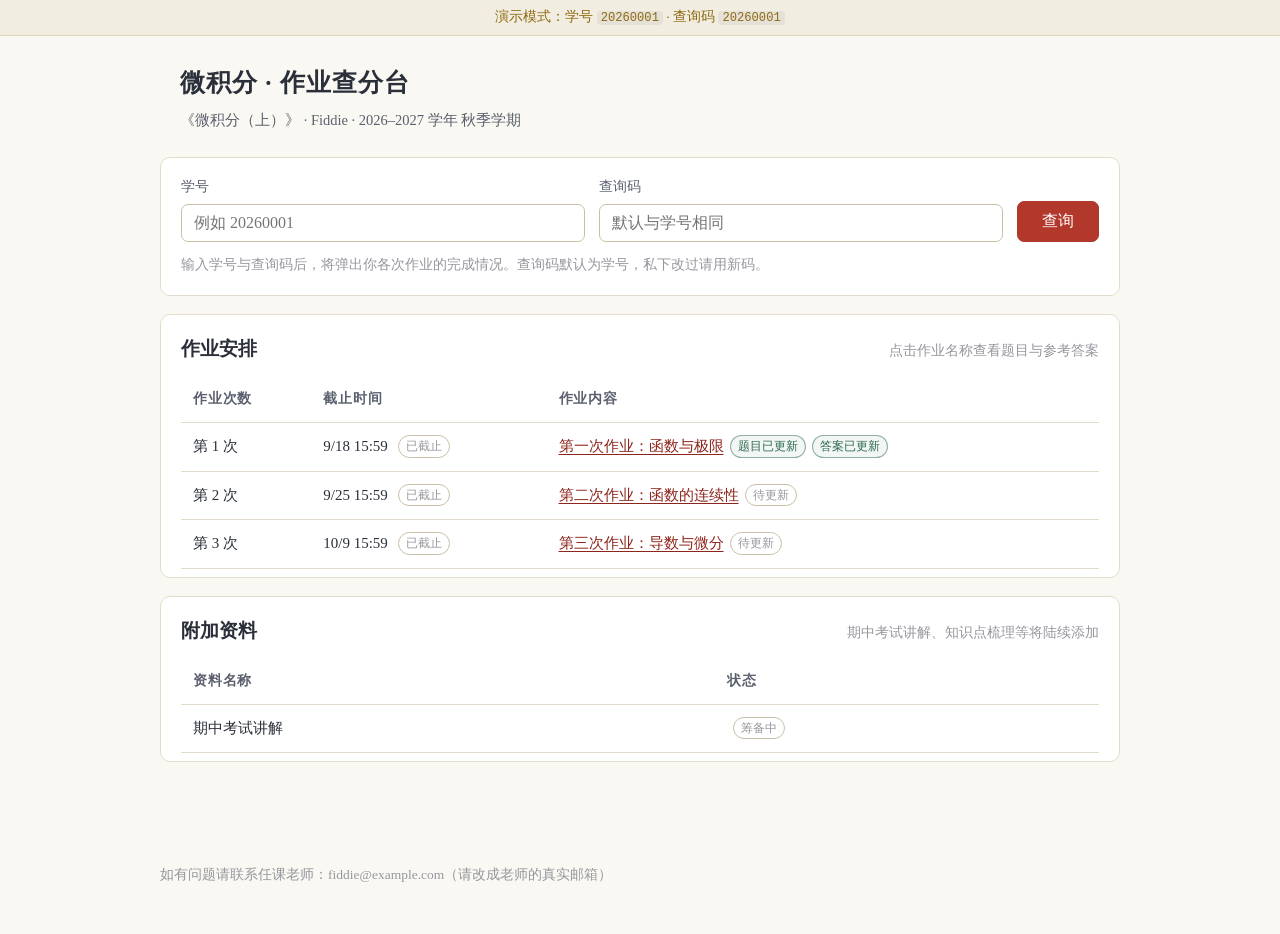
==== index.html @ 230307ee "标题与登录区对齐；资源加版本号以强制刷新浏览器缓存" ====
<!DOCTYPE html>
<html lang="zh-CN">
<head>
  <meta charset="UTF-8" />
  <meta name="viewport" content="width=device-width, initial-scale=1.0" />
  <title>微积分 · 作业查分台</title>
  <meta name="description" content="微积分课程作业完成情况与资料查询" />
  <link rel="icon" href="assets/img/favicon.svg" type="image/svg+xml" />
  <link rel="stylesheet" href="assets/vendor/katex/katex.min.css?v=20260908" />
  <link rel="stylesheet" href="assets/css/style.css?v=20260908" />
</head>
<body>
  <p id="demo-banner" class="demo-banner" hidden>
    演示模式：学号 <code>20260001</code> · 查询码 <code>20260001</code>
  </p>

  <header class="topbar">
    <h1 id="site-title">微积分 · 作业查分台</h1>
    <p class="topbar-sub" id="site-sub"></p>
  </header>

  <main class="page">
    <!-- 主页 -->
    <section id="view-home" class="view" data-view="home">
      <section class="login-band" aria-label="学生查询">
        <form id="login-form" class="login-form" novalidate>
          <label>
            <span>学号</span>
            <input id="login-sid" name="sid" type="text" inputmode="numeric" autocomplete="off"
                   placeholder="例如 20260001" required />
          </label>
          <label>
            <span>查询码</span>
            <input id="login-code" name="code" type="password" autocomplete="off"
                   placeholder="默认与学号相同" required />
          </label>
          <button class="btn" type="submit">查询</button>
        </form>
        <p class="login-note">输入学号与查询码后，将弹出你各次作业的完成情况。查询码默认为学号，私下改过请用新码。</p>
        <p class="form-error" id="login-error" role="alert" hidden></p>
        <p class="whoami" id="whoami" hidden></p>
      </section>

      <section class="panel" aria-labelledby="assign-head">
        <div class="panel-head">
          <h2 id="assign-head">作业安排</h2>
          <span class="muted">点击作业名称查看题目与参考答案</span>
        </div>
        <div class="table-wrap">
          <table class="tbl">
            <thead>
              <tr><th>作业次数</th><th>截止时间</th><th>作业内容</th></tr>
            </thead>
            <tbody id="assign-rows"></tbody>
          </table>
        </div>
      </section>

      <section class="panel" aria-labelledby="material-head">
        <div class="panel-head">
          <h2 id="material-head">附加资料</h2>
          <span class="muted">期中考试讲解、知识点梳理等将陆续添加</span>
        </div>
        <div class="table-wrap">
          <table class="tbl">
            <thead>
              <tr><th>资料名称</th><th>状态</th></tr>
            </thead>
            <tbody id="material-rows"></tbody>
          </table>
        </div>
      </section>
    </section>

    <!-- 作业详情 -->
    <section id="view-assignment" class="view" data-view="work" hidden>
      <p><a class="back" href="#/home">← 返回作业安排</a></p>
      <h2 id="work-title"></h2>
      <p class="muted" id="work-due"></p>
      <section class="paper" id="work-content" aria-label="作业题目"></section>
      <section class="paper" id="work-answer" aria-label="参考答案"></section>
    </section>

    <!-- 附加资料详情 -->
    <section id="view-material" class="view" data-view="material" hidden>
      <p><a class="back" href="#/home">← 返回主页</a></p>
      <h2 id="mat-title"></h2>
      <article class="paper" id="mat-content"></article>
    </section>
  </main>

  <footer class="footer">
    <p id="footer-contact"></p>
  </footer>

  <!-- 完成情况弹窗 -->
  <div class="modal-mask" id="status-modal" hidden>
    <div class="modal" role="dialog" aria-modal="true" aria-labelledby="status-modal-title">
      <div class="modal-head">
        <h2 id="status-modal-title">完成情况</h2>
        <button class="modal-close" id="modal-close" type="button" aria-label="关闭">×</button>
      </div>
      <p class="modal-note" id="modal-note"></p>
      <div class="table-wrap">
        <table class="tbl">
          <thead>
            <tr><th>作业次数</th><th>截止时间</th><th>完成状态</th><th>成绩</th><th>批注</th></tr>
          </thead>
          <tbody id="status-rows"></tbody>
        </table>
      </div>
    </div>
  </div>

  <script src="assets/js/crypto-core.js?v=20260908"></script>
  <script src="assets/vendor/marked/marked.min.js?v=20260908"></script>
  <script src="assets/vendor/katex/katex.min.js?v=20260908"></script>
  <script src="assets/js/app.js?v=20260908"></script>
</body>
</html>
---- assets/css/style.css ----
/* ============================================================
   微积分 · 作业查分台 —— 简约版
   ============================================================ */

:root {
  --bg: #faf8f2;
  --card: #ffffff;
  --line: #e2dccb;
  --line-strong: #c9c0a8;
  --ink: #2a2f3a;
  --ink-2: #5a606d;
  --ink-3: #96979e;
  --red: #b3382c;
  --red-dark: #8e251c;
  --amber: #8f6a13;
  --green: #2d6a4f;
  --orange: #ad4a15;
  --serif: "Source Han Serif SC", "Noto Serif CJK SC", "Songti SC", "STSong", "SimSun", serif;
  --num: "Palatino Linotype", "Book Antiqua", "Times New Roman", "Songti SC", serif;
}

* { box-sizing: border-box; }
[hidden] { display: none !important; }

html { -webkit-text-size-adjust: 100%; }

body {
  margin: 0;
  background: var(--bg);
  color: var(--ink);
  font-family: var(--serif);
  font-size: 16px;
  line-height: 1.7;
  -webkit-font-smoothing: antialiased;
}

::selection { background: rgba(179, 56, 44, 0.16); }
:focus-visible { outline: 2px solid var(--red); outline-offset: 2px; }

a { color: var(--red-dark); text-underline-offset: 3px; }
a:hover { color: var(--red); }
code { font-family: Consolas, Menlo, monospace; font-size: 0.9em; background: rgba(42, 47, 58, 0.06); padding: 0 4px; border-radius: 4px; }

.demo-banner {
  margin: 0;
  padding: 6px 14px;
  text-align: center;
  font-size: 13.5px;
  color: var(--amber);
  background: rgba(143, 106, 19, 0.08);
  border-bottom: 1px solid rgba(143, 106, 19, 0.2);
}
.demo-banner strong { font-weight: 700; }

.topbar {
  max-width: 1000px;
  margin: 0 auto;
  padding: 26px 40px 14px;
}
.topbar h1 {
  margin: 0;
  font-size: 25px;
  font-weight: 700;
  letter-spacing: 0.04em;
}
.topbar-sub { margin: 4px 0 0; color: var(--ink-2); font-size: 14.5px; }

.page {
  max-width: 1000px;
  margin: 0 auto;
  padding: 10px 20px 70px;
}

.view { animation: fade 0.25s ease-out both; }
@keyframes fade {
  from { opacity: 0; transform: translateY(4px); }
  to { opacity: 1; transform: none; }
}

/* ---------- 登录区 ---------- */
.login-band {
  background: var(--card);
  border: 1px solid var(--line);
  border-radius: 10px;
  padding: 18px 20px;
  margin-bottom: 18px;
}
.login-form {
  display: flex;
  gap: 14px;
  align-items: flex-end;
  flex-wrap: wrap;
}
.login-form label { display: block; flex: 1 1 190px; }
.login-form label span { display: block; font-size: 13.5px; color: var(--ink-2); margin-bottom: 5px; }
.login-form input {
  width: 100%;
  border: 1px solid var(--line-strong);
  border-radius: 7px;
  padding: 9px 12px;
  font-family: var(--num);
  font-size: 16px;
  background: #fff;
  color: var(--ink);
}
.login-form input:focus { border-color: var(--red); box-shadow: 0 0 0 2px rgba(179, 56, 44, 0.1); }
.btn {
  border: 1px solid var(--red);
  background: var(--red);
  color: #fff;
  border-radius: 7px;
  padding: 9px 24px;
  font-size: 16px;
  font-family: var(--serif);
  cursor: pointer;
}
.btn:hover { background: var(--red-dark); border-color: var(--red-dark); }
.btn:active { transform: translateY(1px); }
.btn:disabled { opacity: 0.55; cursor: not-allowed; }

.login-note { margin: 12px 0 0; color: var(--ink-3); font-size: 13.5px; }
.form-error { margin: 10px 0 0; color: var(--red-dark); font-size: 14px; }
.whoami { margin: 10px 0 0; font-size: 14.5px; color: var(--ink-2); }
.whoami button {
  border: 0;
  background: none;
  color: var(--red-dark);
  cursor: pointer;
  padding: 0 4px;
  font-size: 14px;
  text-decoration: underline;
}

/* ---------- 表格面板 ---------- */
.panel {
  background: var(--card);
  border: 1px solid var(--line);
  border-radius: 10px;
  padding: 18px 20px 8px;
  margin-bottom: 18px;
}
.panel-head {
  display: flex;
  justify-content: space-between;
  align-items: baseline;
  gap: 12px;
  flex-wrap: wrap;
  margin-bottom: 4px;
}
.panel-head h2 { margin: 0 0 8px; font-size: 19px; }
.muted { color: var(--ink-3); font-size: 13.5px; }

.table-wrap { overflow-x: auto; }
.tbl {
  width: 100%;
  border-collapse: collapse;
  font-size: 15px;
}
.tbl th, .tbl td {
  text-align: left;
  padding: 11px 12px;
  border-bottom: 1px solid var(--line);
  vertical-align: top;
}
.tbl th {
  font-weight: 600;
  color: var(--ink-2);
  font-size: 13.5px;
  white-space: nowrap;
  letter-spacing: 0.06em;
}
.tbl tbody tr:hover { background: rgba(42, 47, 58, 0.02); }
.tbl td.num, .tbl th.num { font-family: var(--num); white-space: nowrap; }
.tbl .empty { color: var(--ink-3); font-size: 14px; }

.tag {
  display: inline-block;
  margin-left: 6px;
  padding: 0 7px;
  border: 1px solid var(--line-strong);
  border-radius: 999px;
  color: var(--ink-3);
  font-size: 12px;
  vertical-align: 1px;
}
.tag-on { color: var(--green); border-color: rgba(45, 106, 79, 0.5); background: rgba(45, 106, 79, 0.06); }

.st-dot { display: inline-block; width: 7px; height: 7px; border-radius: 50%; margin-right: 6px; vertical-align: 2px; }
.st-missing { color: var(--red-dark); }
.st-missing .st-dot { background: var(--red); }
.st-submitted { color: var(--amber); }
.st-submitted .st-dot { background: var(--amber); }
.st-late { color: var(--orange); }
.st-late .st-dot { background: var(--orange); }
.st-graded { color: var(--green); }
.st-graded .st-dot { background: var(--green); }
.st-late-graded { color: var(--orange); }
.st-late-graded .st-dot { background: var(--orange); }
.score { font-family: var(--num); font-size: 15px; }
.comment-cell { color: var(--ink-2); font-size: 14px; max-width: 260px; }

/* ---------- 详情页 ---------- */
.back { font-size: 14.5px; }
#view-assignment h2, #view-material h2 { margin: 6px 0 8px; font-size: 24px; }
.paper {
  background: var(--card);
  border: 1px solid var(--line);
  border-radius: 10px;
  padding: 26px 30px;
  margin: 18px 0;
}
.paper > *:first-child { margin-top: 0; }
.paper h1, .paper h2, .paper h3, .paper h4 { line-height: 1.45; }
.paper h1 { font-size: 21px; margin: 0 0 16px; padding-bottom: 8px; border-bottom: 1px solid var(--line); }
.paper h2 { font-size: 18px; margin: 24px 0 8px; }
.paper h3 { font-size: 16px; margin: 18px 0 6px; }
.paper p { margin: 10px 0; }
.paper ul, .paper ol { padding-left: 1.5em; }
.paper blockquote {
  margin: 16px 0;
  padding: 8px 14px;
  border-left: 3px solid var(--line-strong);
  background: rgba(42, 47, 58, 0.03);
  color: var(--ink-2);
  border-radius: 0 6px 6px 0;
}
.paper table { border-collapse: collapse; width: 100%; margin: 12px 0; font-size: 14.5px; }
.paper th, .paper td { border: 1px solid var(--line); padding: 6px 9px; text-align: left; }
.paper th { background: rgba(42, 47, 58, 0.04); }
.paper pre {
  background: rgba(42, 47, 58, 0.05);
  border: 1px solid var(--line);
  border-radius: 6px;
  padding: 10px 14px;
  overflow-x: auto;
  font-size: 13.5px;
}
.paper hr { border: 0; border-top: 1px solid var(--line); margin: 24px 0; }
.paper img { max-width: 100%; }
.paper .katex-display { margin: 12px 0; overflow-x: auto; overflow-y: hidden; }
.paper .math-inline { white-space: nowrap; }
.paper .math-display { display: block; text-align: center; margin: 12px 0; overflow-x: auto; overflow-y: hidden; }
.paper .empty-note { color: var(--ink-3); padding: 8px 0; }
.paper .answer-tag { color: var(--green); font-size: 14px; }
.paper .answer-block { border-top: 1px dashed var(--line); margin-top: 22px; padding-top: 14px; }

/* ---------- 弹窗 ---------- */
.modal-mask {
  position: fixed;
  inset: 0;
  z-index: 50;
  background: rgba(42, 47, 58, 0.45);
  display: flex;
  align-items: flex-start;
  justify-content: center;
  padding: 7vh 16px 20px;
  overflow-y: auto;
}
.modal {
  background: var(--card);
  border-radius: 10px;
  width: min(880px, 100%);
  box-shadow: 0 18px 50px rgba(0, 0, 0, 0.22);
  padding: 20px 22px 14px;
  animation: pop 0.2s ease-out both;
}
@keyframes pop {
  from { opacity: 0; transform: translateY(8px) scale(0.99); }
  to { opacity: 1; transform: none; }
}
.modal-head {
  display: flex;
  justify-content: space-between;
  align-items: center;
  margin-bottom: 4px;
}
.modal-head h2 { margin: 0; font-size: 19px; }
.modal-close {
  border: 0;
  background: none;
  font-size: 26px;
  line-height: 1;
  color: var(--ink-3);
  cursor: pointer;
  padding: 0 6px;
}
.modal-close:hover { color: var(--red); }
.modal-note { margin: 6px 0 10px; color: var(--ink-3); font-size: 13.5px; }
.modal .tbl td, .modal .tbl th { padding: 9px 10px; }

/* ---------- 页脚 ---------- */
.footer {
  max-width: 1000px;
  margin: 0 auto;
  padding: 0 20px 34px;
  color: var(--ink-3);
  font-size: 13.5px;
}

@media (prefers-reduced-motion: reduce) {
  *, *::before, *::after {
    animation-duration: 0.01ms !important;
    transition-duration: 0.01ms !important;
  }
}

@media (max-width: 620px) {
  .topbar { padding-top: 18px; }
  .page { padding-top: 4px; }
  .login-form { flex-direction: column; align-items: stretch; }
  .paper { padding: 18px 16px; }
  .modal-mask { padding-top: 4vh; }
}

@media print {
  body { background: #fff; }
  .login-band, .back, .modal-mask, .demo-banner, .footer { display: none !important; }
  .panel, .paper { border: 0; padding: 0; }
}
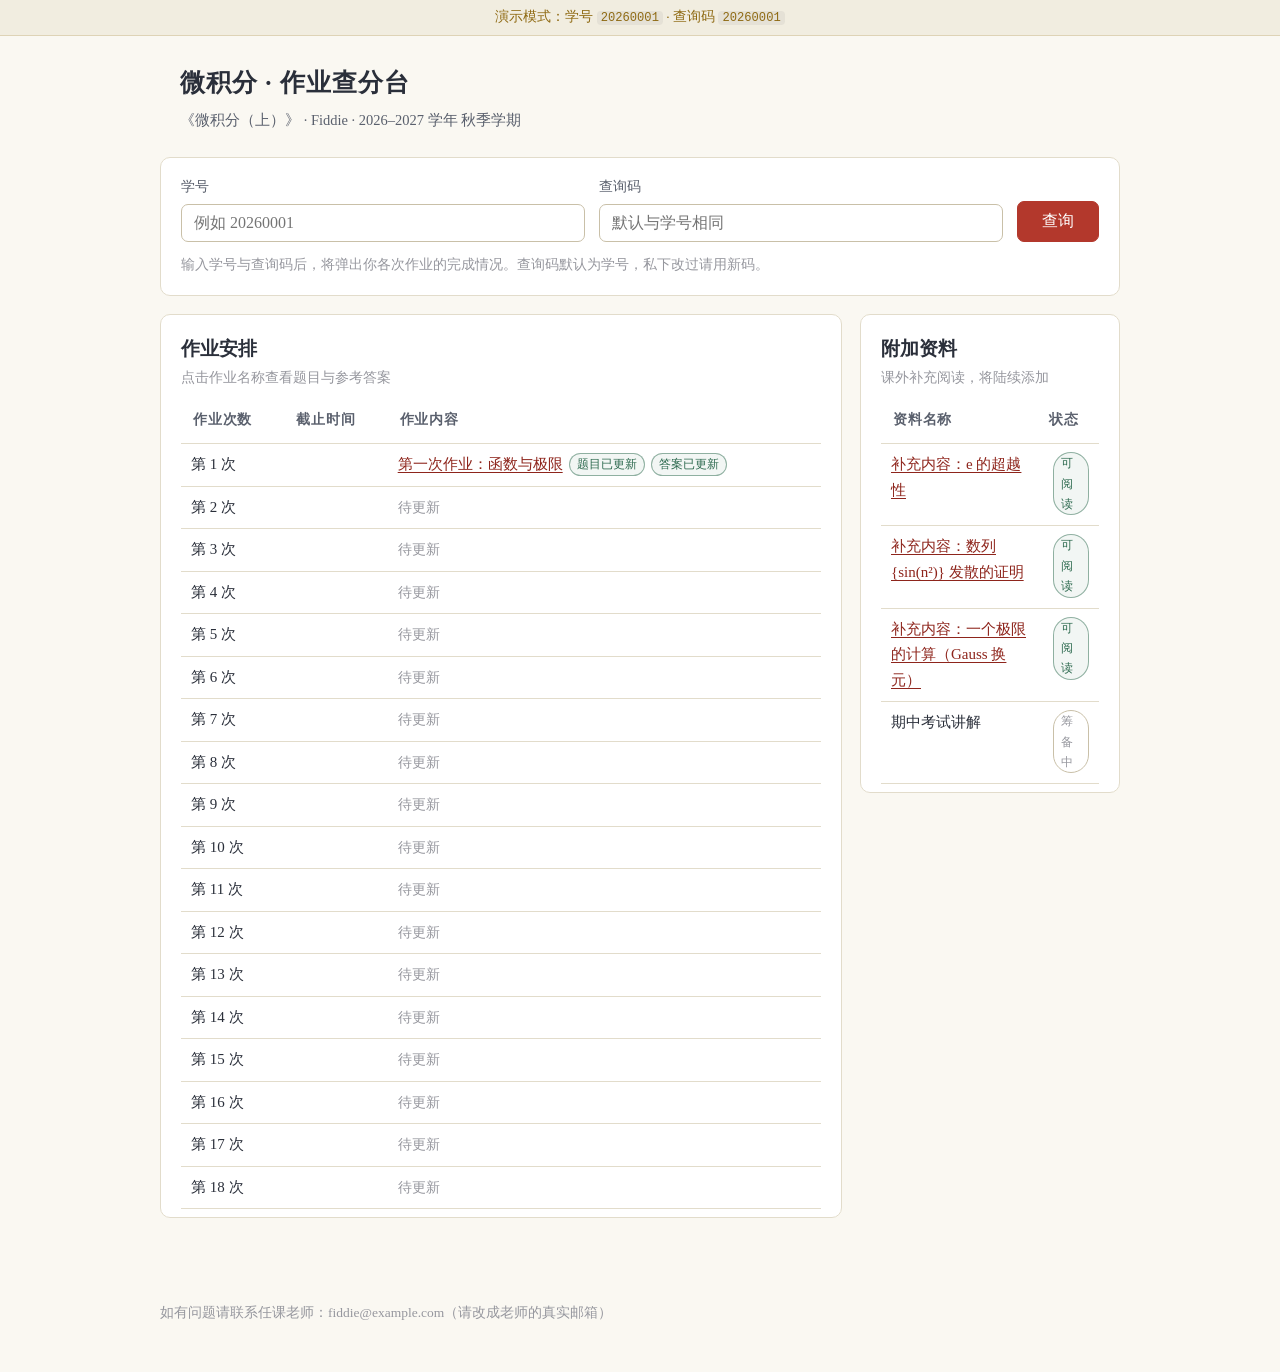
==== commit 7790a1a8: "作业安排扩展至18次，主页改双栏；附加资料加入三份补充阅读" ====
--- a/index.html
+++ b/index.html
@@ -6,8 +6,8 @@
   <title>微积分 · 作业查分台</title>
   <meta name="description" content="微积分课程作业完成情况与资料查询" />
   <link rel="icon" href="assets/img/favicon.svg" type="image/svg+xml" />
-  <link rel="stylesheet" href="assets/vendor/katex/katex.min.css?v=20260908" />
-  <link rel="stylesheet" href="assets/css/style.css?v=20260908" />
+  <link rel="stylesheet" href="assets/vendor/katex/katex.min.css?v=20260908b" />
+  <link rel="stylesheet" href="assets/css/style.css?v=20260908b" />
 </head>
 <body>
   <p id="demo-banner" class="demo-banner" hidden>
@@ -41,35 +41,37 @@
         <p class="whoami" id="whoami" hidden></p>
       </section>
 
-      <section class="panel" aria-labelledby="assign-head">
-        <div class="panel-head">
-          <h2 id="assign-head">作业安排</h2>
-          <span class="muted">点击作业名称查看题目与参考答案</span>
-        </div>
-        <div class="table-wrap">
-          <table class="tbl">
-            <thead>
-              <tr><th>作业次数</th><th>截止时间</th><th>作业内容</th></tr>
-            </thead>
-            <tbody id="assign-rows"></tbody>
-          </table>
-        </div>
-      </section>
+      <div class="cols">
+        <section class="panel" aria-labelledby="assign-head">
+          <div class="panel-head">
+            <h2 id="assign-head">作业安排</h2>
+            <span class="muted">点击作业名称查看题目与参考答案</span>
+          </div>
+          <div class="table-wrap">
+            <table class="tbl">
+              <thead>
+                <tr><th>作业次数</th><th>截止时间</th><th>作业内容</th></tr>
+              </thead>
+              <tbody id="assign-rows"></tbody>
+            </table>
+          </div>
+        </section>
 
-      <section class="panel" aria-labelledby="material-head">
-        <div class="panel-head">
-          <h2 id="material-head">附加资料</h2>
-          <span class="muted">期中考试讲解、知识点梳理等将陆续添加</span>
-        </div>
-        <div class="table-wrap">
-          <table class="tbl">
-            <thead>
-              <tr><th>资料名称</th><th>状态</th></tr>
-            </thead>
-            <tbody id="material-rows"></tbody>
-          </table>
-        </div>
-      </section>
+        <section class="panel" aria-labelledby="material-head">
+          <div class="panel-head">
+            <h2 id="material-head">附加资料</h2>
+            <span class="muted">课外补充阅读，将陆续添加</span>
+          </div>
+          <div class="table-wrap">
+            <table class="tbl">
+              <thead>
+                <tr><th>资料名称</th><th>状态</th></tr>
+              </thead>
+              <tbody id="material-rows"></tbody>
+            </table>
+          </div>
+        </section>
+      </div>
     </section>
 
     <!-- 作业详情 -->
@@ -112,9 +114,9 @@
     </div>
   </div>
 
-  <script src="assets/js/crypto-core.js?v=20260908"></script>
-  <script src="assets/vendor/marked/marked.min.js?v=20260908"></script>
-  <script src="assets/vendor/katex/katex.min.js?v=20260908"></script>
-  <script src="assets/js/app.js?v=20260908"></script>
+  <script src="assets/js/crypto-core.js?v=20260908b"></script>
+  <script src="assets/vendor/marked/marked.min.js?v=20260908b"></script>
+  <script src="assets/vendor/katex/katex.min.js?v=20260908b"></script>
+  <script src="assets/js/app.js?v=20260908b"></script>
 </body>
 </html>
--- a/assets/css/style.css
+++ b/assets/css/style.css
@@ -139,6 +139,17 @@
   padding: 18px 20px 8px;
   margin-bottom: 18px;
 }
+.cols {
+  display: grid;
+  grid-template-columns: minmax(0, 3fr) minmax(260px, 1.1fr);
+  gap: 18px;
+  align-items: start;
+}
+.cols .panel { margin-bottom: 0; }
+.cols .panel-head { display: block; }
+.cols .panel-head h2 { margin-bottom: 2px; }
+.cols .panel-head .muted { display: block; margin-bottom: 8px; }
+.cols .tbl td { padding: 8px 10px; }
 .panel-head {
   display: flex;
   justify-content: space-between;
@@ -196,6 +207,8 @@
 .st-graded .st-dot { background: var(--green); }
 .st-late-graded { color: var(--orange); }
 .st-late-graded .st-dot { background: var(--orange); }
+.st-pending { color: var(--ink-3); }
+.st-pending .st-dot { background: var(--ink-3); }
 .score { font-family: var(--num); font-size: 15px; }
 .comment-cell { color: var(--ink-2); font-size: 14px; max-width: 260px; }
 
@@ -312,6 +325,11 @@
   .modal-mask { padding-top: 4vh; }
 }
 
+@media (max-width: 860px) {
+  .cols { grid-template-columns: 1fr; }
+  .cols .panel { margin-bottom: 18px; }
+}
+
 @media print {
   body { background: #fff; }
   .login-band, .back, .modal-mask, .demo-banner, .footer { display: none !important; }
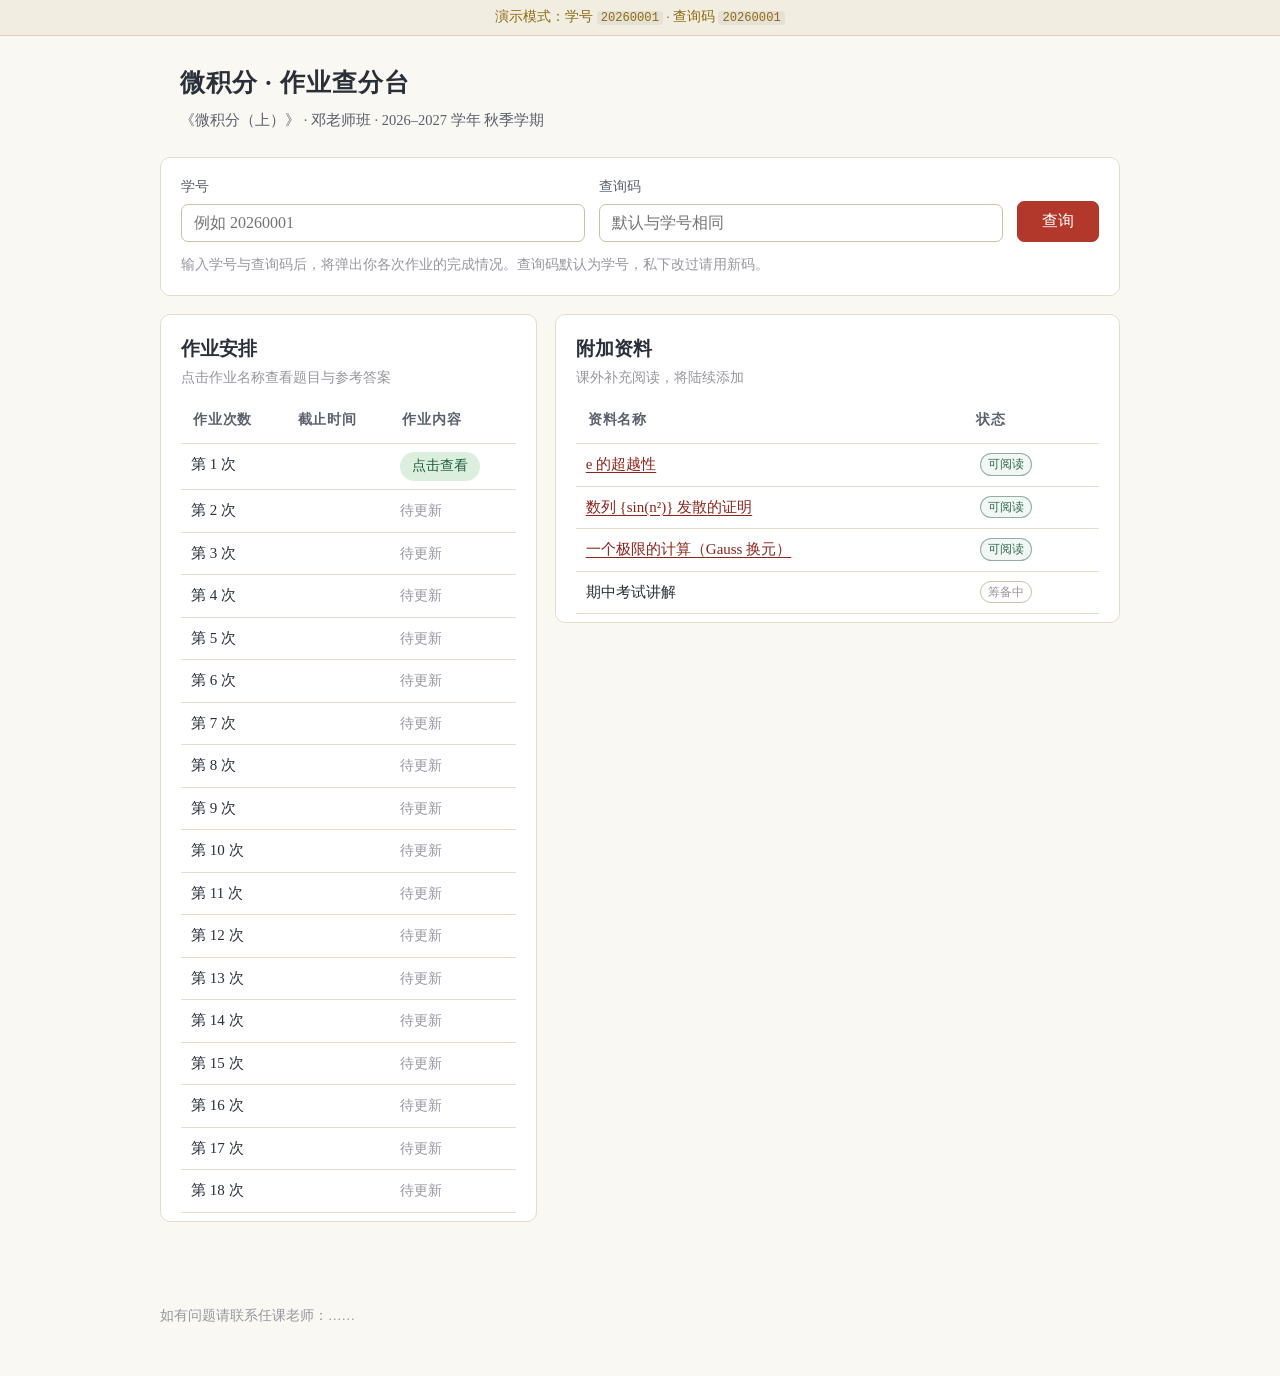
==== commit 590599b9: "作业列改为彩色点击查看，调整双栏宽度，修复手机端登录表单空白" ====
--- a/index.html
+++ b/index.html
@@ -6,8 +6,8 @@
   <title>微积分 · 作业查分台</title>
   <meta name="description" content="微积分课程作业完成情况与资料查询" />
   <link rel="icon" href="assets/img/favicon.svg" type="image/svg+xml" />
-  <link rel="stylesheet" href="assets/vendor/katex/katex.min.css?v=20260908b" />
-  <link rel="stylesheet" href="assets/css/style.css?v=20260908b" />
+  <link rel="stylesheet" href="assets/vendor/katex/katex.min.css?v=20260908c" />
+  <link rel="stylesheet" href="assets/css/style.css?v=20260908c" />
 </head>
 <body>
   <p id="demo-banner" class="demo-banner" hidden>
@@ -114,9 +114,9 @@
     </div>
   </div>
 
-  <script src="assets/js/crypto-core.js?v=20260908b"></script>
-  <script src="assets/vendor/marked/marked.min.js?v=20260908b"></script>
-  <script src="assets/vendor/katex/katex.min.js?v=20260908b"></script>
-  <script src="assets/js/app.js?v=20260908b"></script>
+  <script src="assets/js/crypto-core.js?v=20260908c"></script>
+  <script src="assets/vendor/marked/marked.min.js?v=20260908c"></script>
+  <script src="assets/vendor/katex/katex.min.js?v=20260908c"></script>
+  <script src="assets/js/app.js?v=20260908c"></script>
 </body>
 </html>
--- a/assets/css/style.css
+++ b/assets/css/style.css
@@ -141,7 +141,7 @@
 }
 .cols {
   display: grid;
-  grid-template-columns: minmax(0, 3fr) minmax(260px, 1.1fr);
+  grid-template-columns: minmax(350px, 2fr) minmax(320px, 3fr);
   gap: 18px;
   align-items: start;
 }
@@ -195,6 +195,25 @@
   vertical-align: 1px;
 }
 .tag-on { color: var(--green); border-color: rgba(45, 106, 79, 0.5); background: rgba(45, 106, 79, 0.06); }
+
+.chip {
+  display: inline-block;
+  padding: 3px 12px;
+  border-radius: 999px;
+  font-size: 13.5px;
+  white-space: nowrap;
+}
+a.chip { text-decoration: none; }
+.chip-blue {
+  background: #dcebf9;
+  color: #1f5f9e;
+}
+.chip-blue:hover { background: #c9e0f5; color: #174a7d; }
+.chip-green {
+  background: #dcefdf;
+  color: #22603f;
+}
+.chip-green:hover { background: #cce7d2; color: #194b31; }
 
 .st-dot { display: inline-block; width: 7px; height: 7px; border-radius: 50%; margin-right: 6px; vertical-align: 2px; }
 .st-missing { color: var(--red-dark); }
@@ -321,6 +340,7 @@
   .topbar { padding-top: 18px; }
   .page { padding-top: 4px; }
   .login-form { flex-direction: column; align-items: stretch; }
+  .login-form label { flex: 0 0 auto; }
   .paper { padding: 18px 16px; }
   .modal-mask { padding-top: 4vh; }
 }
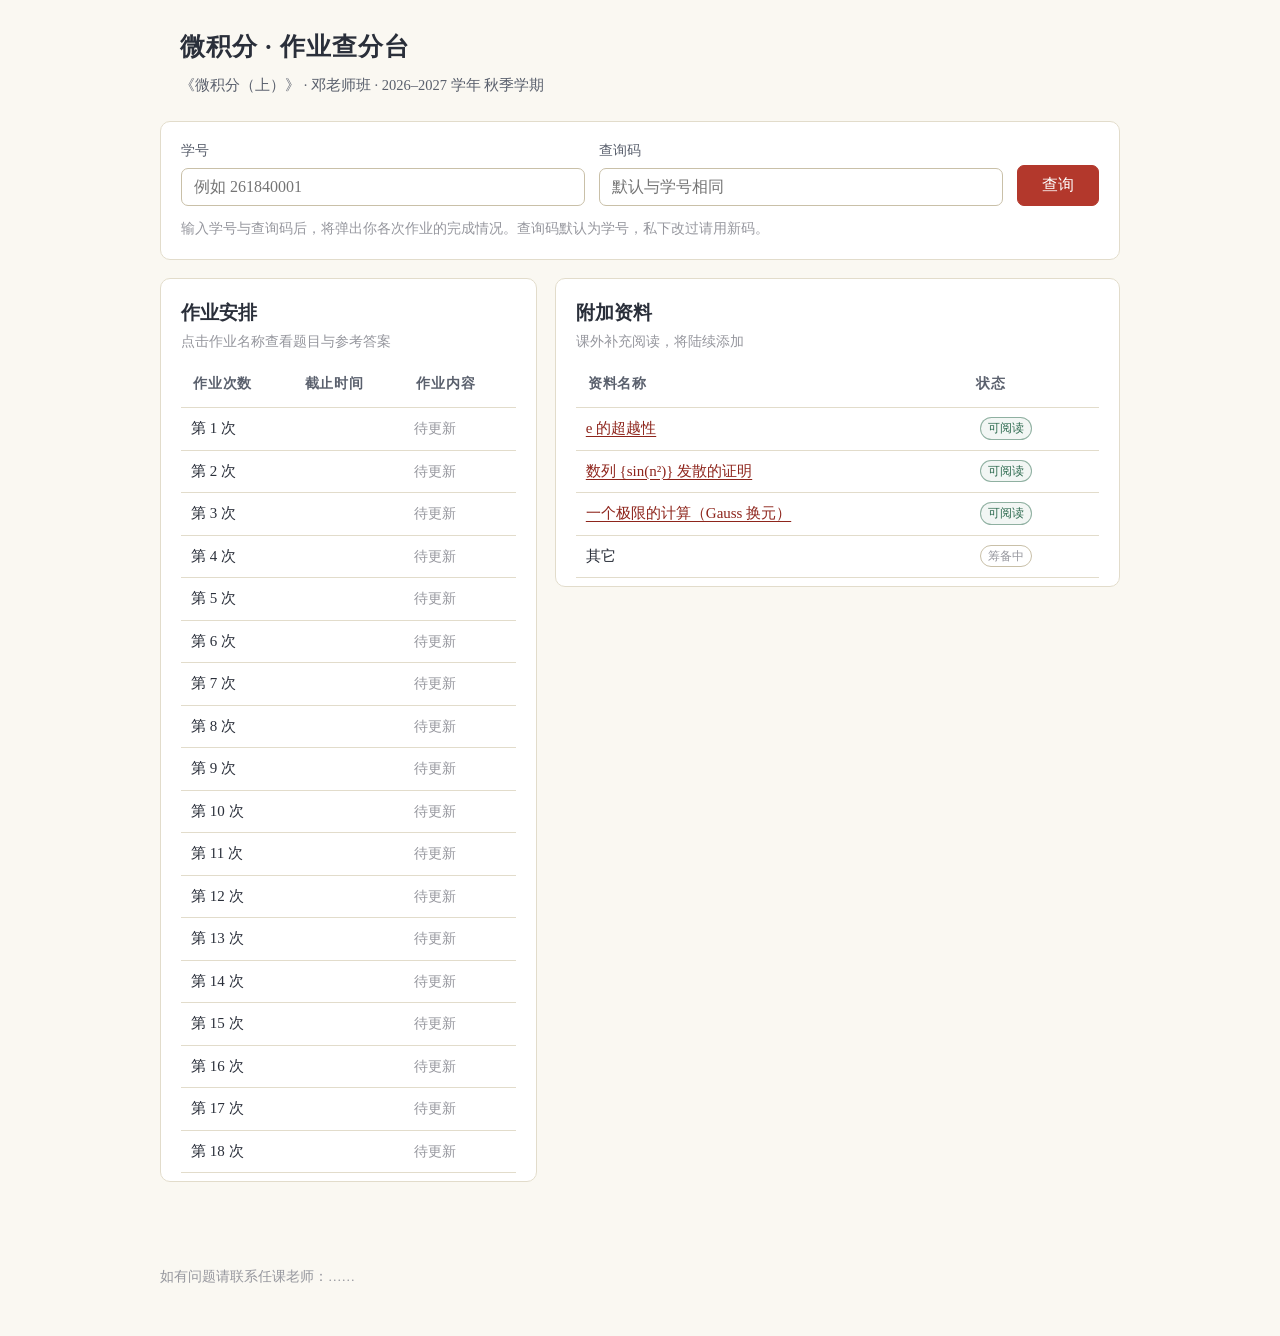
==== commit 5bea5771: "新增学校邮箱自助查询查询码的邮件机器人与定时工作流（含配置说明）" ====
--- a/index.html
+++ b/index.html
@@ -27,7 +27,7 @@
           <label>
             <span>学号</span>
             <input id="login-sid" name="sid" type="text" inputmode="numeric" autocomplete="off"
-                   placeholder="例如 20260001" required />
+                   placeholder="例如 261840001" required />
           </label>
           <label>
             <span>查询码</span>
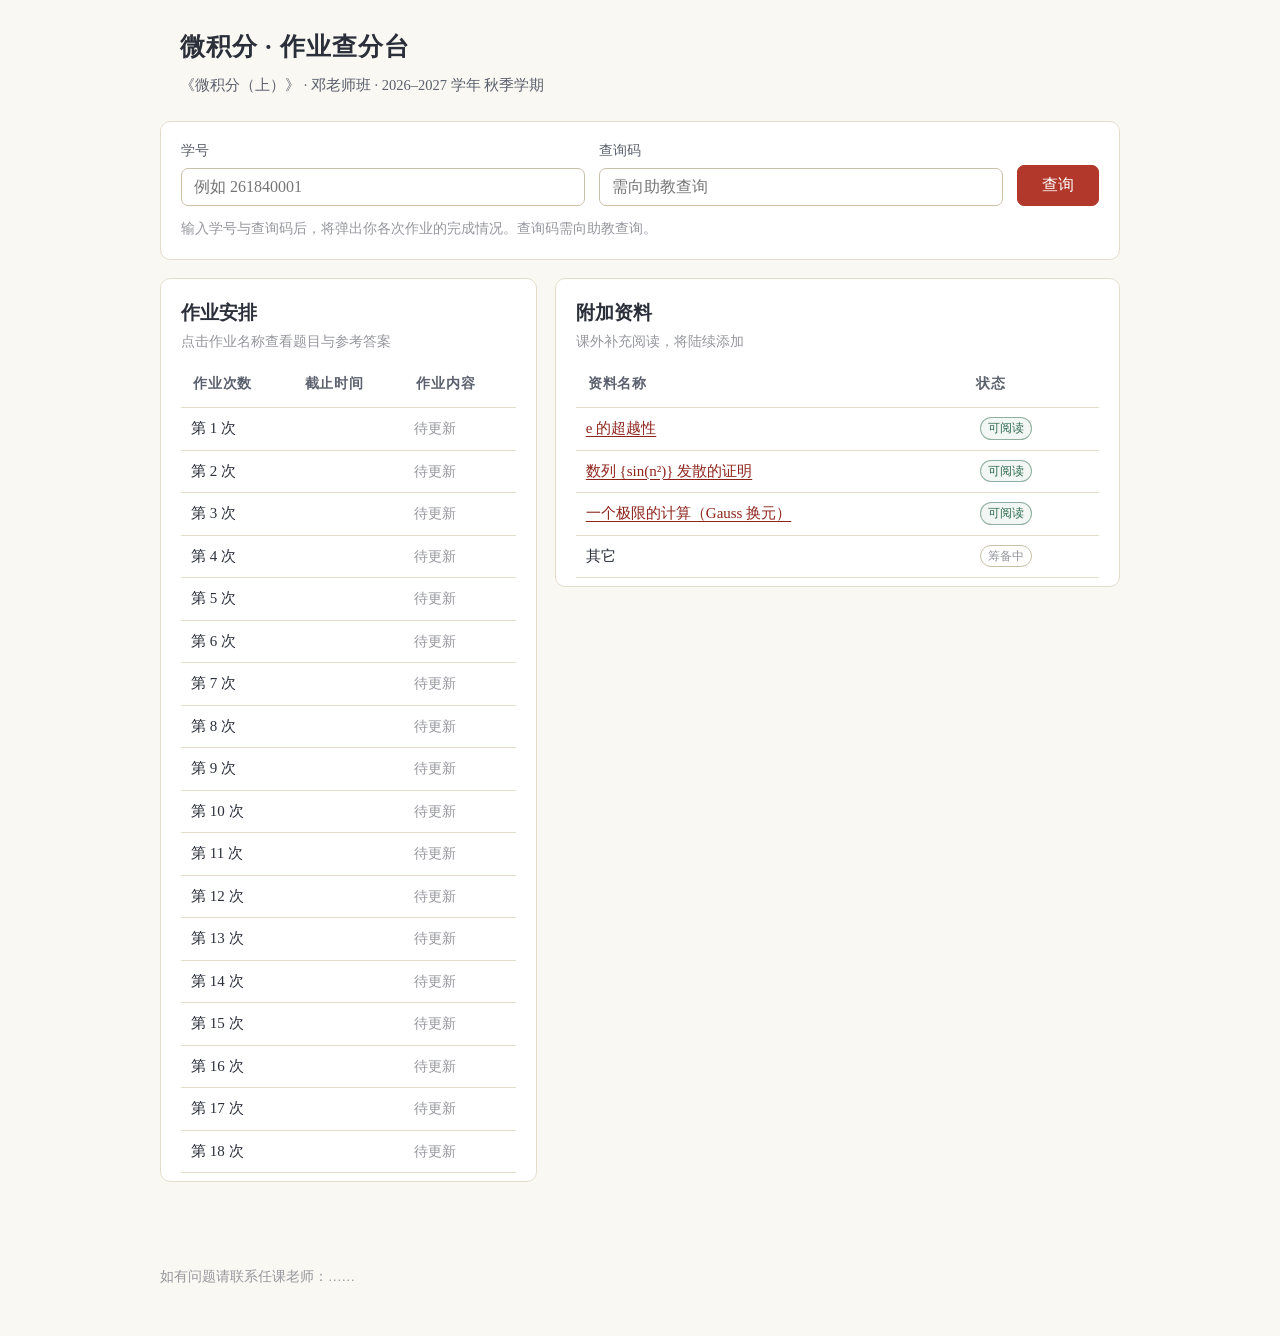
==== commit 13349836: "网页查询码提示改为“需向助教查询”" ====
--- a/index.html
+++ b/index.html
@@ -32,11 +32,11 @@
           <label>
             <span>查询码</span>
             <input id="login-code" name="code" type="password" autocomplete="off"
-                   placeholder="默认与学号相同" required />
+                   placeholder="需向助教查询" required />
           </label>
           <button class="btn" type="submit">查询</button>
         </form>
-        <p class="login-note">输入学号与查询码后，将弹出你各次作业的完成情况。查询码默认为学号，私下改过请用新码。</p>
+        <p class="login-note">输入学号与查询码后，将弹出你各次作业的完成情况。查询码需向助教查询。</p>
         <p class="form-error" id="login-error" role="alert" hidden></p>
         <p class="whoami" id="whoami" hidden></p>
       </section>
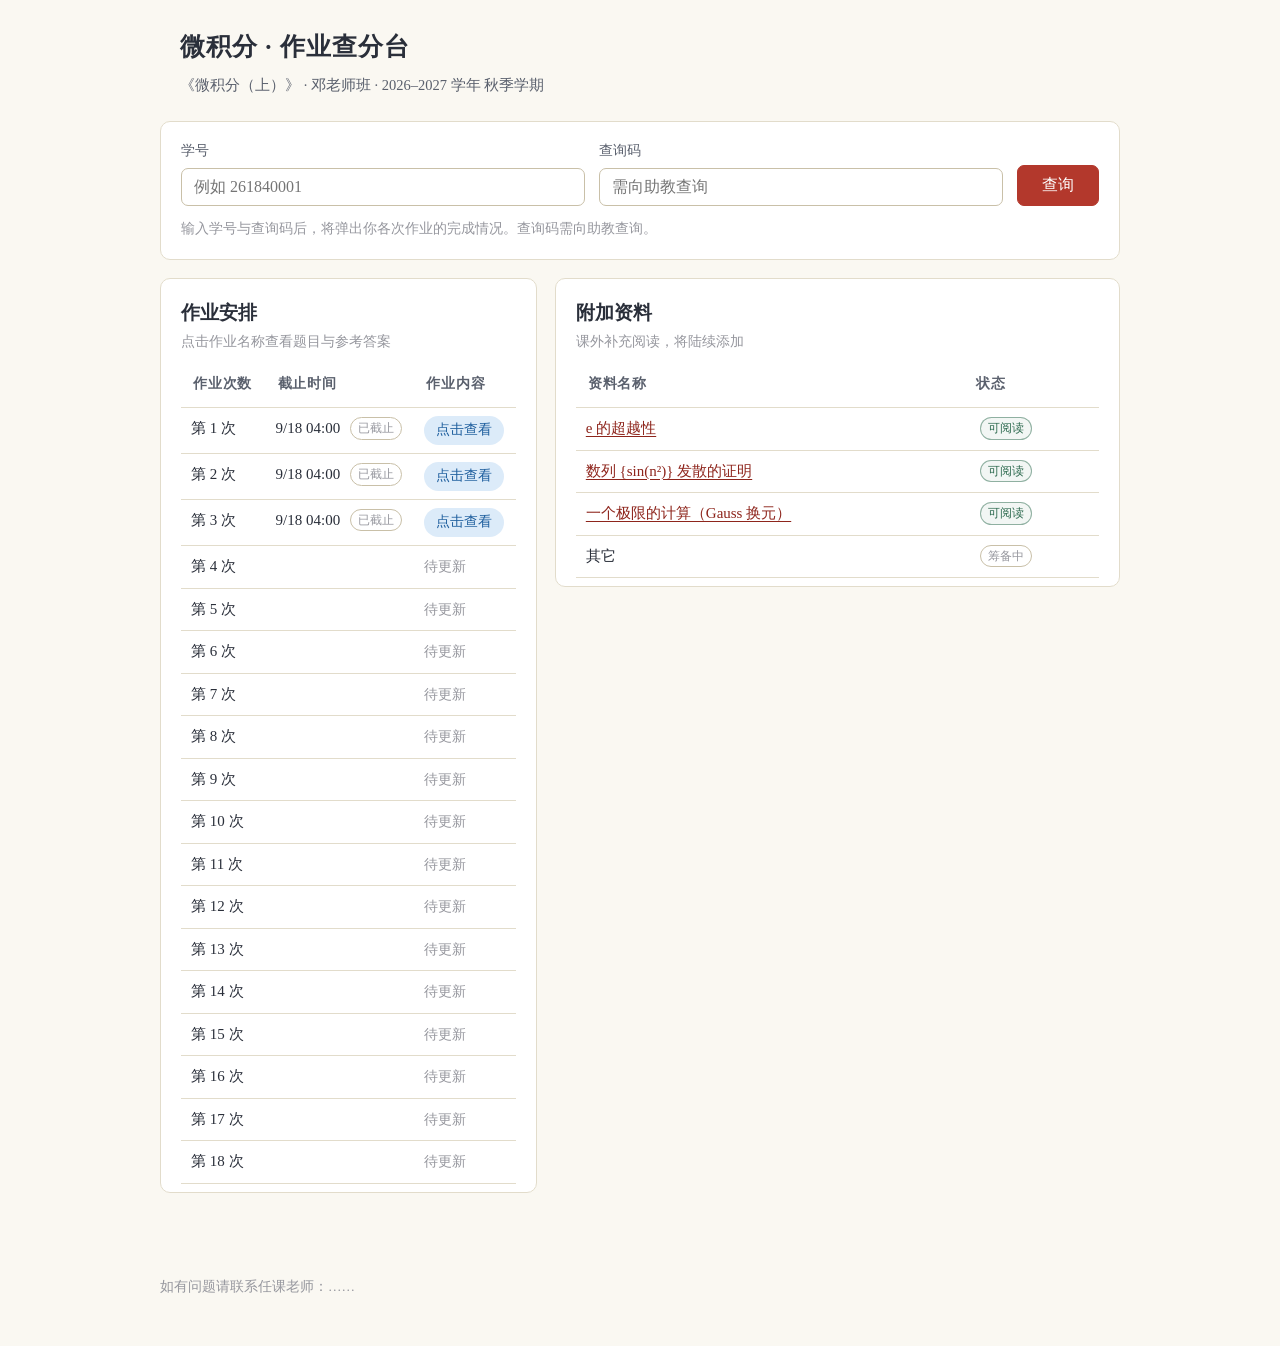
==== commit 59770883: "发布第一、二、三次作业已批改成绩（等级制 A/B/C）；查分台支持等级显示" ====
--- a/index.html
+++ b/index.html
@@ -111,12 +111,13 @@
           <tbody id="status-rows"></tbody>
         </table>
       </div>
+      <p class="modal-note">成绩按档次给分：A 表示正确率 80% 以上，B 表示 60% 以上，C 表示 60% 以下；迟交的显示「迟交」．</p>
     </div>
   </div>
 
-  <script src="assets/js/crypto-core.js?v=20260908c"></script>
-  <script src="assets/vendor/marked/marked.min.js?v=20260908c"></script>
-  <script src="assets/vendor/katex/katex.min.js?v=20260908c"></script>
-  <script src="assets/js/app.js?v=20260908c"></script>
+  <script src="assets/js/crypto-core.js?v=20260916a"></script>
+  <script src="assets/vendor/marked/marked.min.js?v=20260916a"></script>
+  <script src="assets/vendor/katex/katex.min.js?v=20260916a"></script>
+  <script src="assets/js/app.js?v=20260916a"></script>
 </body>
 </html>
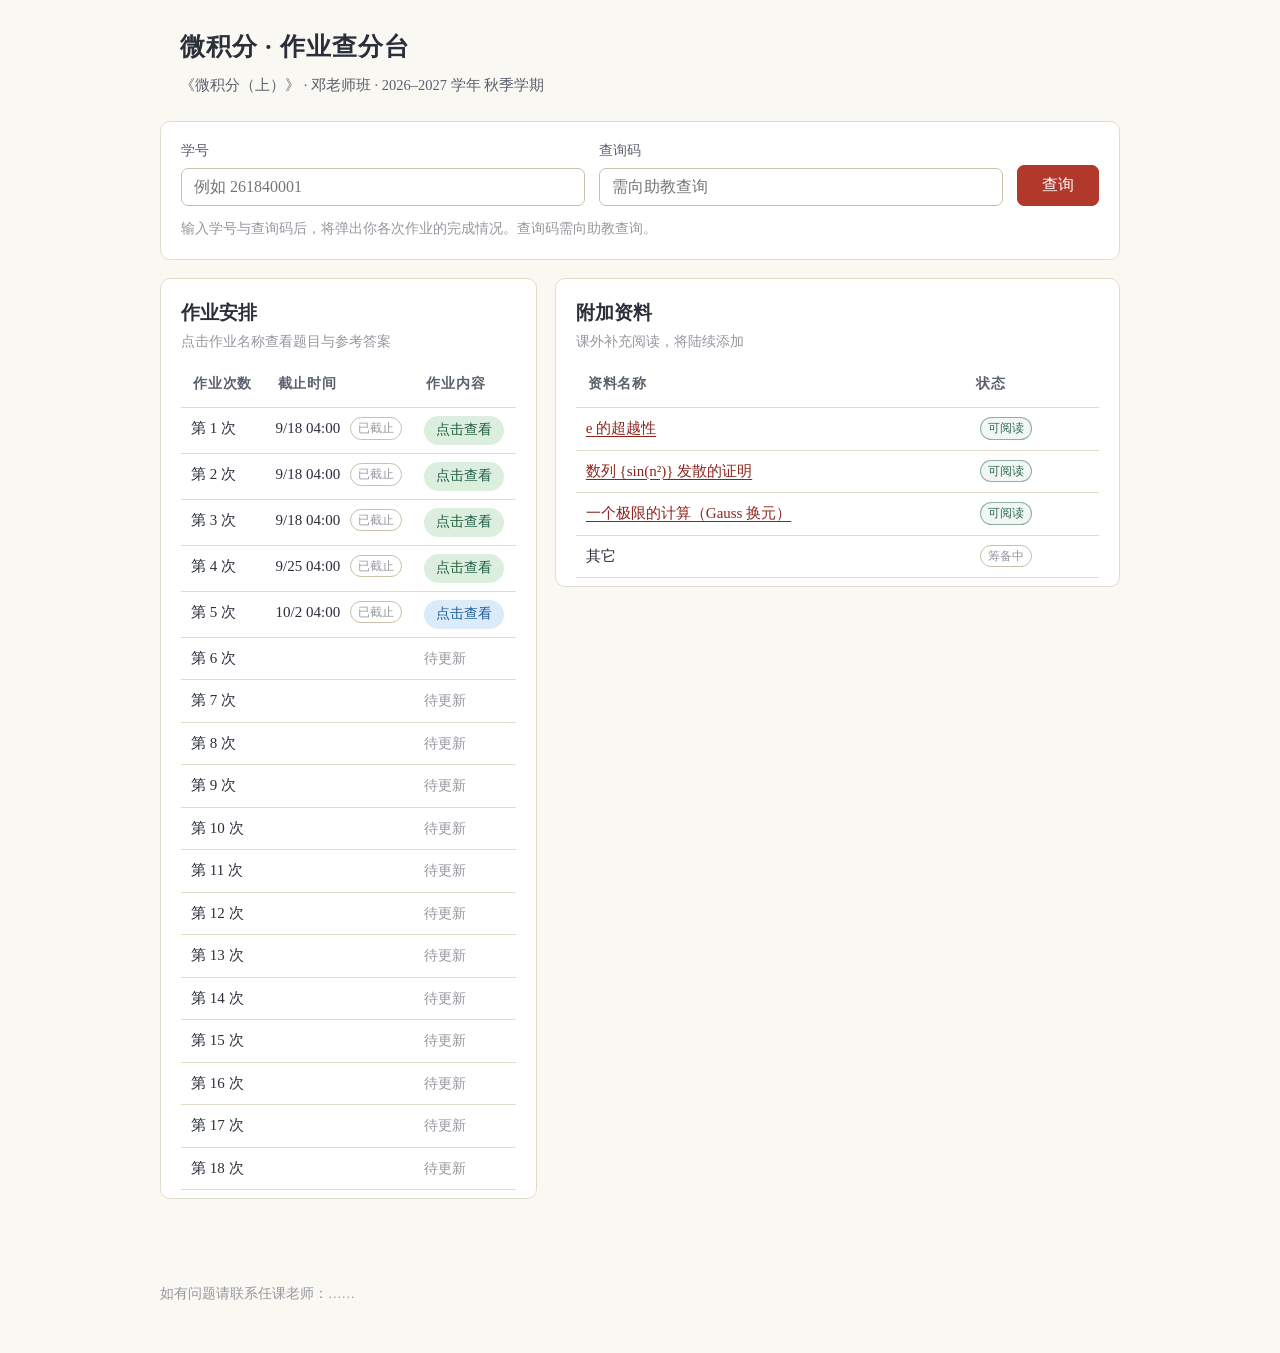
==== commit 59df6c42: "发布第二至五次作业成绩（含补交）；状态「迟交」改为「补交」" ====
--- a/index.html
+++ b/index.html
@@ -111,13 +111,13 @@
           <tbody id="status-rows"></tbody>
         </table>
       </div>
-      <p class="modal-note">成绩按档次给分：A 表示正确率 80% 以上，B 表示 60% 以上，C 表示 60% 以下；迟交的显示「迟交」．</p>
+        <p class="modal-note">成绩按档次给分：A 表示正确率 80% 以上，B 表示 60% 以上，C 表示 60% 以下；补交的显示「补交」．</p>
     </div>
   </div>
 
-  <script src="assets/js/crypto-core.js?v=20260916a"></script>
-  <script src="assets/vendor/marked/marked.min.js?v=20260916a"></script>
-  <script src="assets/vendor/katex/katex.min.js?v=20260916a"></script>
-  <script src="assets/js/app.js?v=20260916a"></script>
+  <script src="assets/js/crypto-core.js?v=20261009a"></script>
+  <script src="assets/vendor/marked/marked.min.js?v=20261009a"></script>
+  <script src="assets/vendor/katex/katex.min.js?v=20261009a"></script>
+  <script src="assets/js/app.js?v=20261009a"></script>
 </body>
 </html>
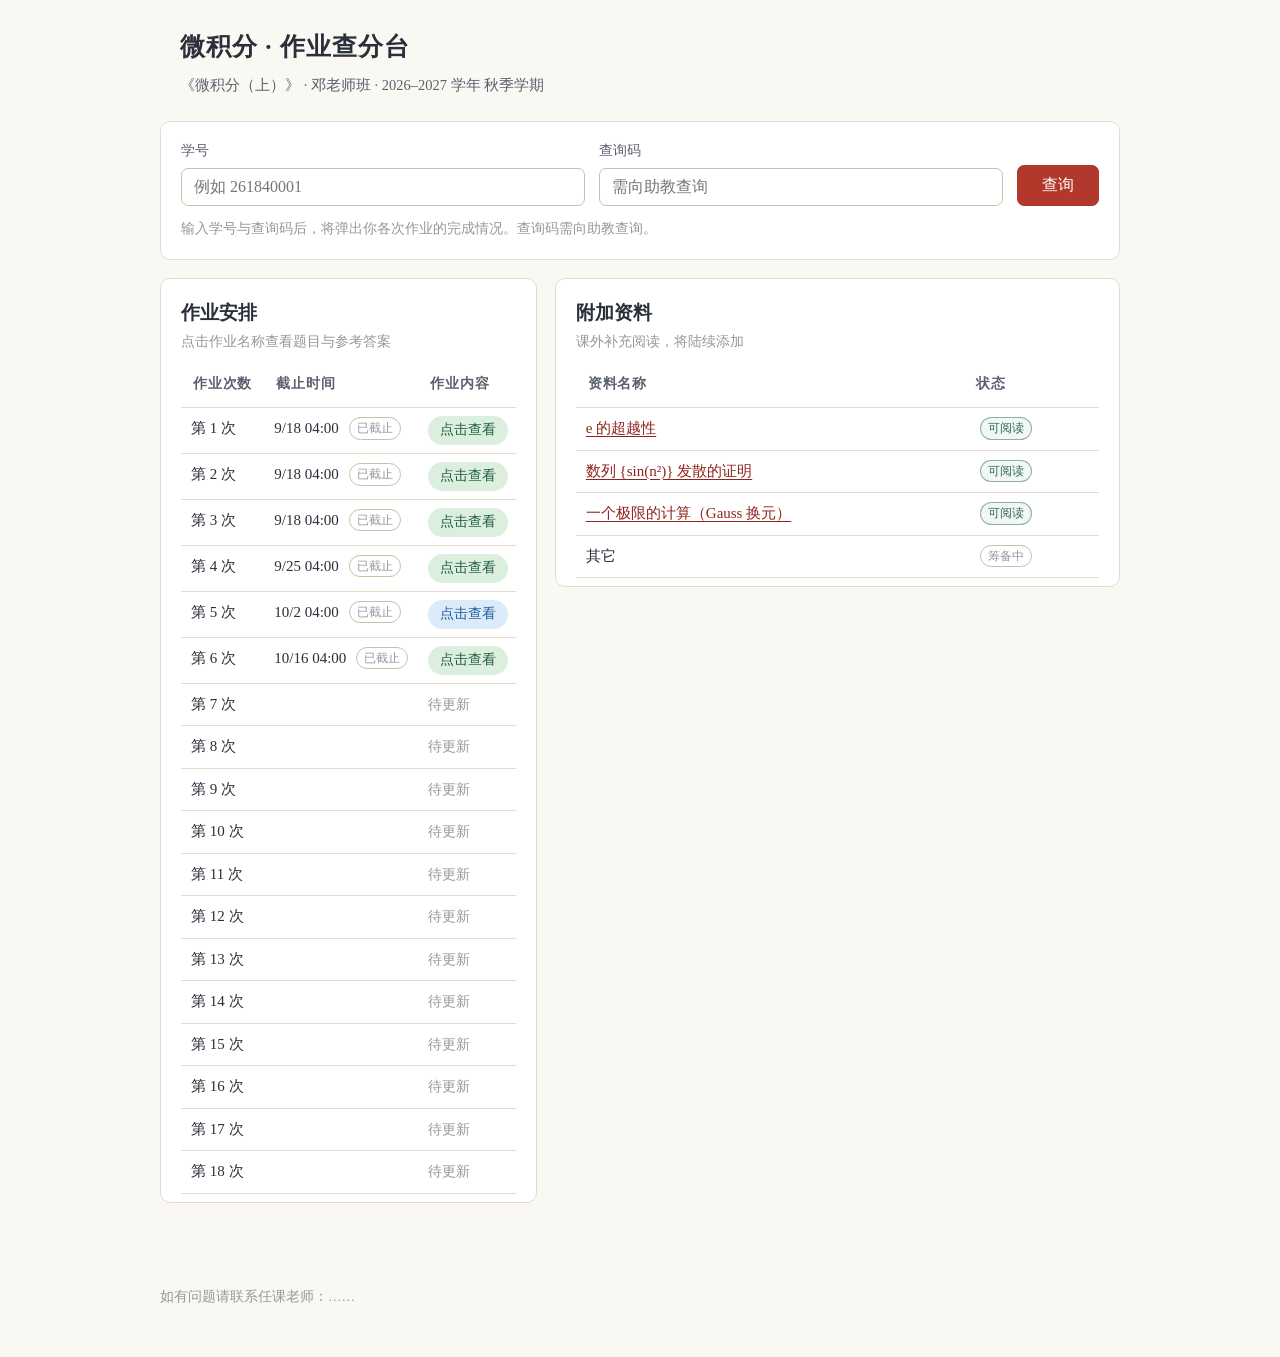
==== commit e1dccb2c: "补交状态只显示「补交」" ====
--- a/index.html
+++ b/index.html
@@ -115,9 +115,9 @@
     </div>
   </div>
 
-  <script src="assets/js/crypto-core.js?v=20261009a"></script>
-  <script src="assets/vendor/marked/marked.min.js?v=20261009a"></script>
-  <script src="assets/vendor/katex/katex.min.js?v=20261009a"></script>
-  <script src="assets/js/app.js?v=20261009a"></script>
+  <script src="assets/js/crypto-core.js?v=20261017a"></script>
+  <script src="assets/vendor/marked/marked.min.js?v=20261017a"></script>
+  <script src="assets/vendor/katex/katex.min.js?v=20261017a"></script>
+  <script src="assets/js/app.js?v=20261017a"></script>
 </body>
 </html>
